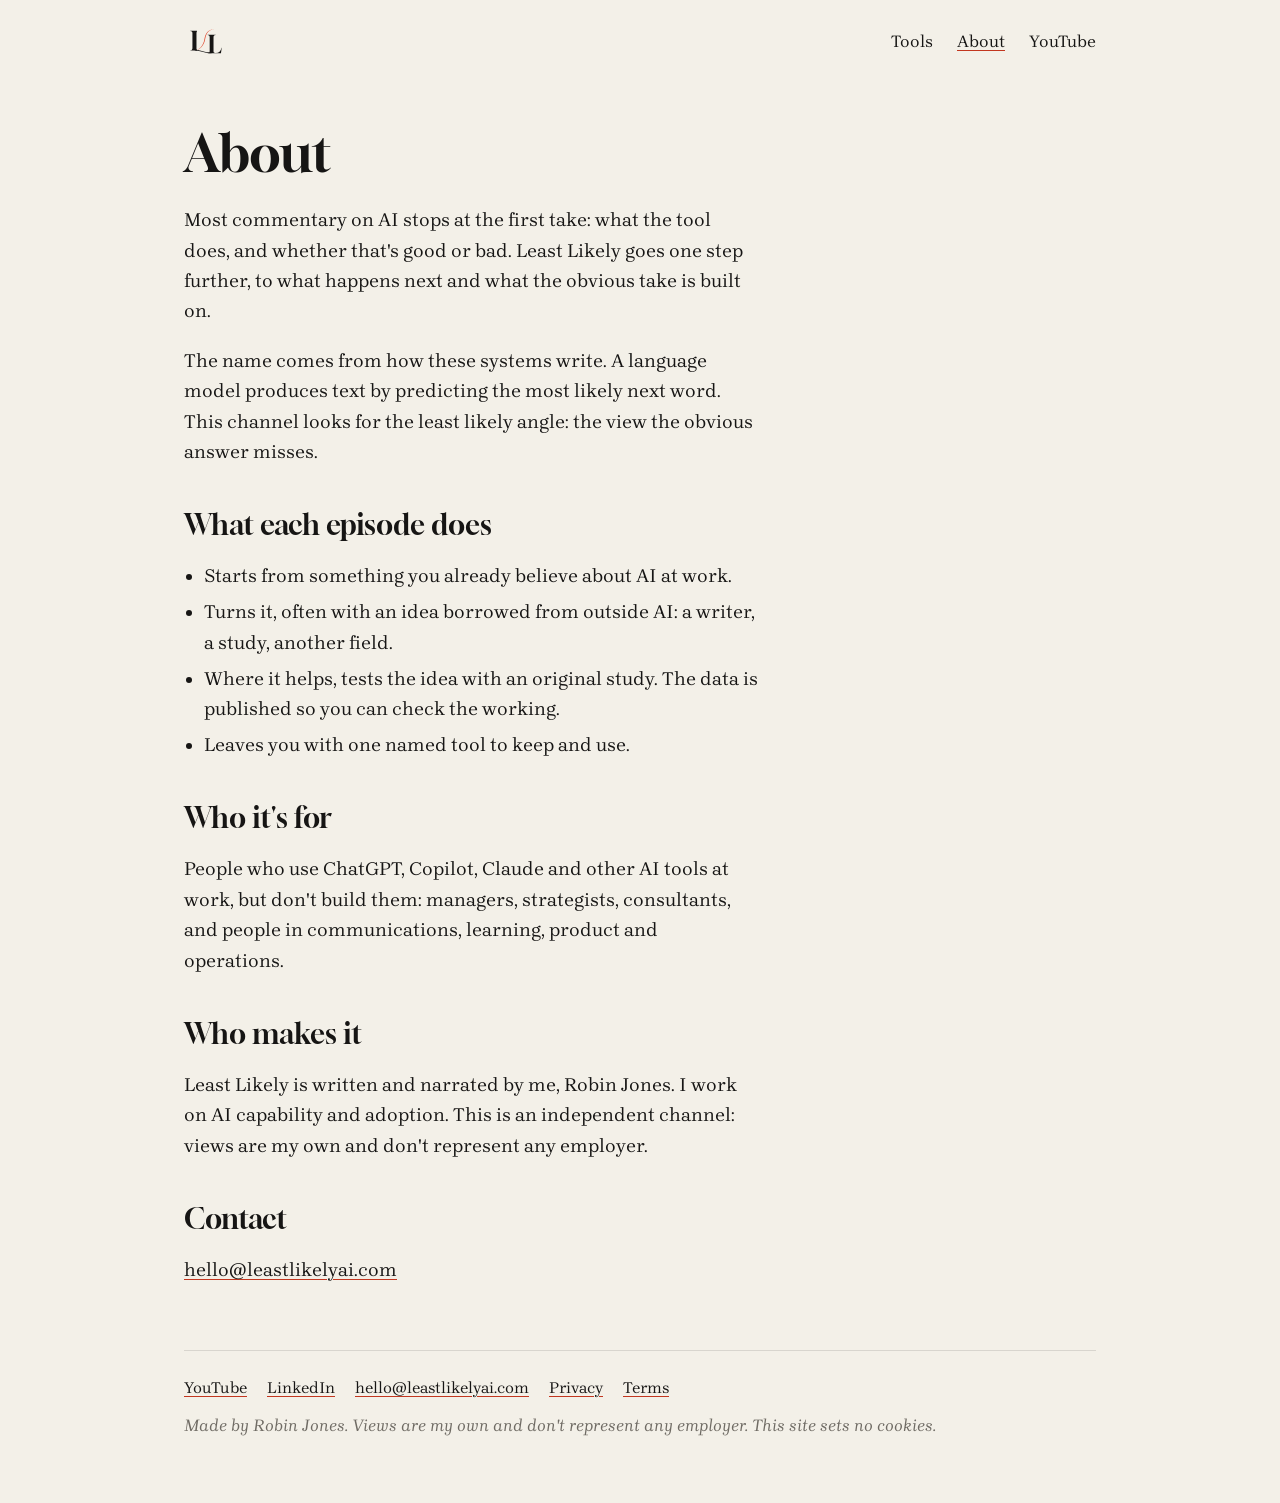
==== about/index.html @ 13ab7eea "Deploy 2026-11-01 20:02" ====
<!doctype html>
<html lang="en-GB">
<head>
<meta charset="utf-8">
<meta name="viewport" content="width=device-width, initial-scale=1">
<title>About | Least Likely</title>
<meta name="description" content="What Least Likely is, who it&#x27;s for and who makes it.">
<link rel="canonical" href="https://leastlikelyai.com/about/">
<meta property="og:type" content="website">
<meta property="og:site_name" content="Least Likely">
<meta property="og:title" content="About | Least Likely">
<meta property="og:description" content="What Least Likely is, who it&#x27;s for and who makes it.">
<meta property="og:url" content="https://leastlikelyai.com/about/">
<meta property="og:image" content="https://leastlikelyai.com/assets/social-card.png">
<meta property="og:image:width" content="1200">
<meta property="og:image:height" content="630">
<meta name="twitter:card" content="summary_large_image">
<meta name="theme-color" content="#F3F0E8">
<link rel="icon" href="/assets/favicon.svg" type="image/svg+xml">
<link rel="icon" href="/assets/favicon-32.png" sizes="32x32" type="image/png">
<link rel="apple-touch-icon" href="/assets/apple-touch-icon.png">
<link rel="preload" href="/assets/fonts/brygada.woff" as="font" type="font/woff" crossorigin>
<link rel="stylesheet" href="/assets/style.css?v=2395149f">
</head>
<body>
<div class="wrap">
<header class="site-head">
  <a class="mark" href="/" aria-label="Least Likely: home"><img src="/assets/monogram.svg" alt="" width="44" height="44"></a>
  <nav aria-label="Main">
    <a href="/tools/">Tools</a>
    <a href="/about/" aria-current="page">About</a>
    <a href="https://www.youtube.com/@LeastLikelyai">YouTube</a>
  </nav>
</header>
<main>
<div class="prose">
<h1>About</h1>
<p>Most commentary on AI stops at the first take: what the tool does, and whether that's good or bad. Least Likely goes one step further, to what happens next and what the obvious take is built on.</p>
<p>The name comes from how these systems write. A language model produces text by predicting the most likely next word. This channel looks for the least likely angle: the view the obvious answer misses.</p>

<h2>What each episode does</h2>
<ul>
  <li>Starts from something you already believe about AI at work.</li>
  <li>Turns it, often with an idea borrowed from outside AI: a writer, a study, another field.</li>
  <li>Where it helps, tests the idea with an original study. The data is published so you can check the working.</li>
  <li>Leaves you with one named tool to keep and use.</li>
</ul>

<h2>Who it's for</h2>
<p>People who use ChatGPT, Copilot, Claude and other AI tools at work, but don't build them: managers, strategists, consultants, and people in communications, learning, product and operations.</p>

<h2>Who makes it</h2>
<p>Least Likely is written and narrated by me, Robin Jones. I work on AI capability and adoption. This is an independent channel: views are my own and don't represent any employer.</p>

<h2>Contact</h2>
<p><a href="mailto:hello@leastlikelyai.com">hello@leastlikelyai.com</a></p>
</div>
</main>
<footer class="site-foot">
  <p class="links"><a href="https://www.youtube.com/@LeastLikelyai">YouTube</a> <a href="https://www.linkedin.com/in/robin-jones-3b584816">LinkedIn</a> <a href="mailto:hello@leastlikelyai.com">hello@leastlikelyai.com</a> <a href="/privacy/">Privacy</a> <a href="/terms/">Terms</a></p>
  <p class="caption">Made by Robin Jones. Views are my own and don&#x27;t represent any employer. This site sets no cookies.</p>
</footer>
</div>

</body>
</html>
---- assets/style.css ----
/* Least Likely website. Tokens from brand/style-guide v0.2.md:
   C1 ground, C2 page, C3 ink, C4 machine ink, C5 muted, C7 accent (deep, for small marks).
   T1 Brygada 1918 (human voice), T2 Gloock (key line, titles), T3 Martian Mono at 87.5% width (machine voice),
   T6 Brygada italic sentence-case captions. The accent is for 'notice this' only: link underlines and focus. */

@font-face { font-family: "Gloock"; src: url("fonts/gloock.woff") format("woff"); font-display: swap; }
@font-face { font-family: "Brygada 1918"; src: url("fonts/brygada.woff") format("woff"); font-weight: 400 700; font-display: swap; }
@font-face { font-family: "Brygada 1918"; src: url("fonts/brygada-italic.woff") format("woff"); font-style: italic; font-weight: 400 700; font-display: swap; }
@font-face { font-family: "Martian Mono"; src: url("fonts/martian-mono.woff") format("woff"); font-weight: 100 800; font-stretch: 75% 112.5%; font-display: swap; }

:root {
  --ground: #F3F0E8;
  --page: #FFFEFB;
  --ink: #161514;
  --machine: #3A3936;
  --muted: #6F6B64;
  --accent-deep: #C2361F;
  --rule: rgba(22, 21, 20, 0.12);
  --serif: "Brygada 1918", Georgia, serif;
  --display: "Gloock", Georgia, serif;
  --mono: "Martian Mono", ui-monospace, monospace;
  --measure: 36rem;
}

* { box-sizing: border-box; }
html { background: var(--ground); color: var(--ink); -webkit-text-size-adjust: 100%; }
body { margin: 0; font: 400 1.1875rem/1.6 var(--serif); }
img { max-width: 100%; }

a { color: inherit; text-decoration-color: var(--accent-deep); text-decoration-thickness: 1px; text-underline-offset: 0.18em; }
a:hover { text-decoration-thickness: 2px; }
:focus-visible { outline: 2px solid var(--accent-deep); outline-offset: 3px; }

.wrap { max-width: 60rem; margin: 0 auto; padding: 0 1.5rem; }

/* Header and footer */
.site-head { display: flex; align-items: center; justify-content: space-between; padding: 1.25rem 0; }
.site-head .mark img { display: block; width: 44px; height: 44px; }
.site-head nav { display: flex; gap: 1.5rem; font-size: 1.0625rem; }
.site-head nav a { text-decoration: none; }
.site-head nav a:hover, .site-head nav a[aria-current="page"] { text-decoration: underline; text-decoration-color: var(--accent-deep); }

.site-foot { border-top: 1px solid var(--rule); margin-top: 4rem; padding: 1.5rem 0 3rem; font-size: 1rem; }
.site-foot .links { display: flex; flex-wrap: wrap; gap: 0.5rem 1.25rem; margin: 0 0 0.75rem; }

main { padding: 1rem 0 0; }

/* Type roles */
h1, h2, h3 { font-family: var(--display); font-weight: 400; }
h2 { font-size: 1.75rem; line-height: 1.25; margin: 2.5rem 0 0.75rem; }
.keyline { font: 400 clamp(1.5rem, 3.4vw, 2.2rem)/1.25 var(--display); max-width: 24em; margin: 0 0 1.5rem; }
.lede { font-size: 1.3125rem; max-width: var(--measure); margin: 0 0 1rem; }
.caption { font-style: italic; color: var(--muted); font-size: 1.0625rem; margin: 0 0 1rem; }
.empty { font-style: italic; color: var(--muted); }

/* Home */
.hero { padding: 2.5rem 0 1rem; }
.hero h1 { margin: 0 0 2.25rem; }
.hero h1 img { display: block; width: min(30rem, 100%); height: auto; }

.actions { display: flex; flex-wrap: wrap; gap: 0.75rem; margin: 2rem 0 0; }
.btn { display: inline-block; padding: 0.7rem 1.25rem; border: 1.5px solid var(--ink); border-radius: 999px; font-size: 1.0625rem; line-height: 1.2; text-decoration: none; }
.btn:hover { background: var(--page); }
.btn.primary { background: var(--ink); color: var(--page); }
.btn.primary:hover { background: var(--machine); }

.section { border-top: 1px solid var(--rule); margin-top: 3.5rem; padding-top: 0.5rem; }

.episode-card { display: grid; gap: 1.25rem; }
@media (min-width: 44rem) { .episode-card { grid-template-columns: 1.2fr 1fr; align-items: center; } }
.episode-card h3 { font-size: 1.6rem; line-height: 1.2; margin: 0 0 0.5rem; }
.thumb { display: block; aspect-ratio: 16 / 9; overflow: hidden; border: 1px solid var(--rule); border-radius: 6px; background: var(--page); }
.thumb img { display: block; width: 100%; height: 100%; object-fit: cover; }

/* Prose pages (About, episodes) */
.prose { max-width: var(--measure); }
.prose h1 { font-size: clamp(2.25rem, 5vw, 3.25rem); line-height: 1.1; margin: 1.5rem 0 1.5rem; }
.prose ul, .prose ol { padding-left: 1.25rem; }
.prose li { margin: 0.35rem 0; }

/* Tool cards: the machine voice on a page */
.tool { margin: 2rem 0 2.5rem; }
.tool h2 { margin-top: 0; }
.card { background: var(--page); border: 1px solid var(--rule); border-radius: 6px; padding: 1.25rem 1.25rem 1rem; }
.card pre { margin: 0; white-space: pre-wrap; font: 400 0.9375rem/1.65 var(--mono); font-stretch: 87.5%; color: var(--machine); }
button.copy { margin-top: 0.9rem; padding: 0.4rem 0.95rem; border: 1.5px solid var(--ink); border-radius: 999px; background: var(--page); color: var(--ink); font: 400 0.9375rem/1.2 var(--serif); cursor: pointer; }
button.copy:hover { background: var(--ground); }

@media (max-width: 30rem) {
  body { font-size: 1.125rem; }
  .site-head nav { gap: 1rem; }
  .lede { font-size: 1.1875rem; }
}
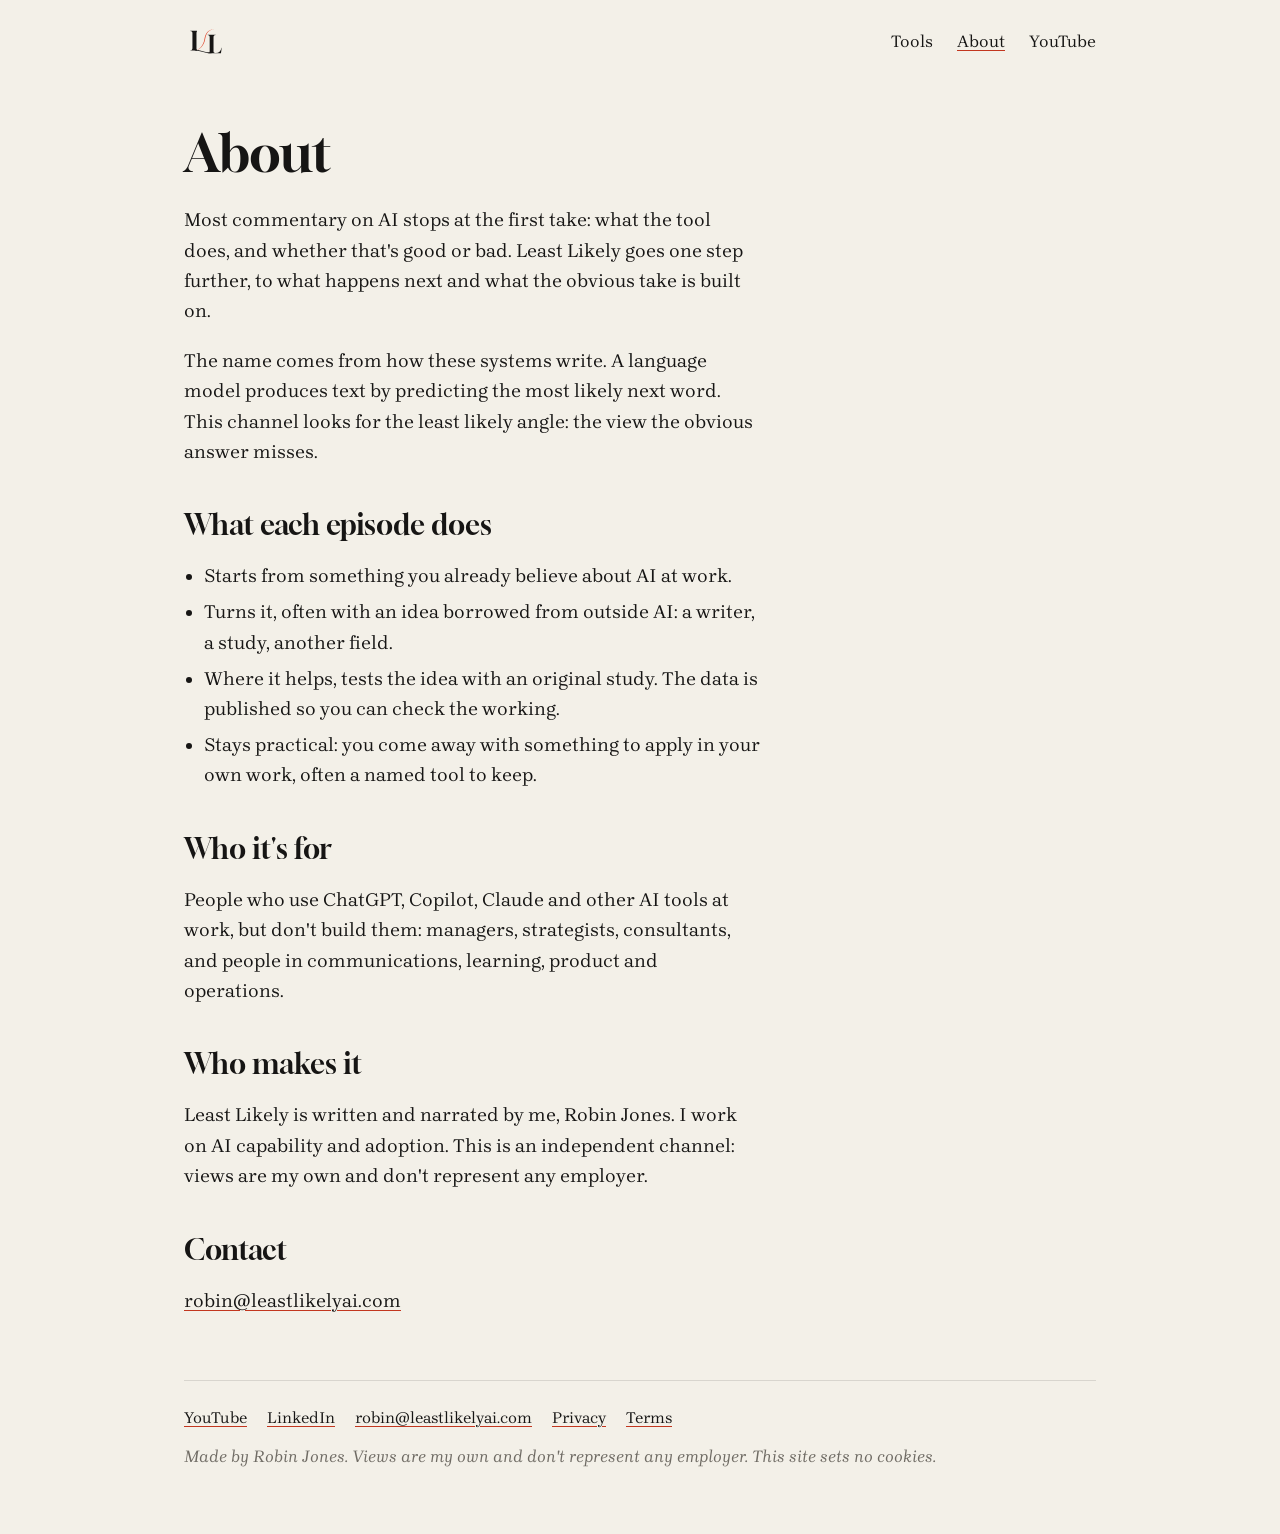
==== commit 21343b70: "Deploy 2026-11-03 09:28" ====
--- a/about/index.html
+++ b/about/index.html
@@ -20,7 +20,7 @@
 <link rel="icon" href="/assets/favicon-32.png" sizes="32x32" type="image/png">
 <link rel="apple-touch-icon" href="/assets/apple-touch-icon.png">
 <link rel="preload" href="/assets/fonts/brygada.woff" as="font" type="font/woff" crossorigin>
-<link rel="stylesheet" href="/assets/style.css?v=2395149f">
+<link rel="stylesheet" href="/assets/style.css?v=8d573629">
 </head>
 <body>
 <div class="wrap">
@@ -43,7 +43,7 @@
   <li>Starts from something you already believe about AI at work.</li>
   <li>Turns it, often with an idea borrowed from outside AI: a writer, a study, another field.</li>
   <li>Where it helps, tests the idea with an original study. The data is published so you can check the working.</li>
-  <li>Leaves you with one named tool to keep and use.</li>
+  <li>Stays practical: you come away with something to apply in your own work, often a named tool to keep.</li>
 </ul>
 
 <h2>Who it's for</h2>
@@ -53,11 +53,11 @@
 <p>Least Likely is written and narrated by me, Robin Jones. I work on AI capability and adoption. This is an independent channel: views are my own and don't represent any employer.</p>
 
 <h2>Contact</h2>
-<p><a href="mailto:hello@leastlikelyai.com">hello@leastlikelyai.com</a></p>
+<p><a href="mailto:robin@leastlikelyai.com">robin@leastlikelyai.com</a></p>
 </div>
 </main>
 <footer class="site-foot">
-  <p class="links"><a href="https://www.youtube.com/@LeastLikelyai">YouTube</a> <a href="https://www.linkedin.com/in/robin-jones-3b584816">LinkedIn</a> <a href="mailto:hello@leastlikelyai.com">hello@leastlikelyai.com</a> <a href="/privacy/">Privacy</a> <a href="/terms/">Terms</a></p>
+  <p class="links"><a href="https://www.youtube.com/@LeastLikelyai">YouTube</a> <a href="https://www.linkedin.com/in/robin-jones-3b584816">LinkedIn</a> <a href="mailto:robin@leastlikelyai.com">robin@leastlikelyai.com</a> <a href="/privacy/">Privacy</a> <a href="/terms/">Terms</a></p>
   <p class="caption">Made by Robin Jones. Views are my own and don&#x27;t represent any employer. This site sets no cookies.</p>
 </footer>
 </div>
--- a/assets/style.css
+++ b/assets/style.css
@@ -77,6 +77,7 @@
 .prose h1 { font-size: clamp(2.25rem, 5vw, 3.25rem); line-height: 1.1; margin: 1.5rem 0 1.5rem; }
 .prose ul, .prose ol { padding-left: 1.25rem; }
 .prose li { margin: 0.35rem 0; }
+.prose a, .prose li, .card pre { overflow-wrap: anywhere; }   /* long source URLs mustn't widen the page on phones */
 
 /* Tool cards: the machine voice on a page */
 .tool { margin: 2rem 0 2.5rem; }
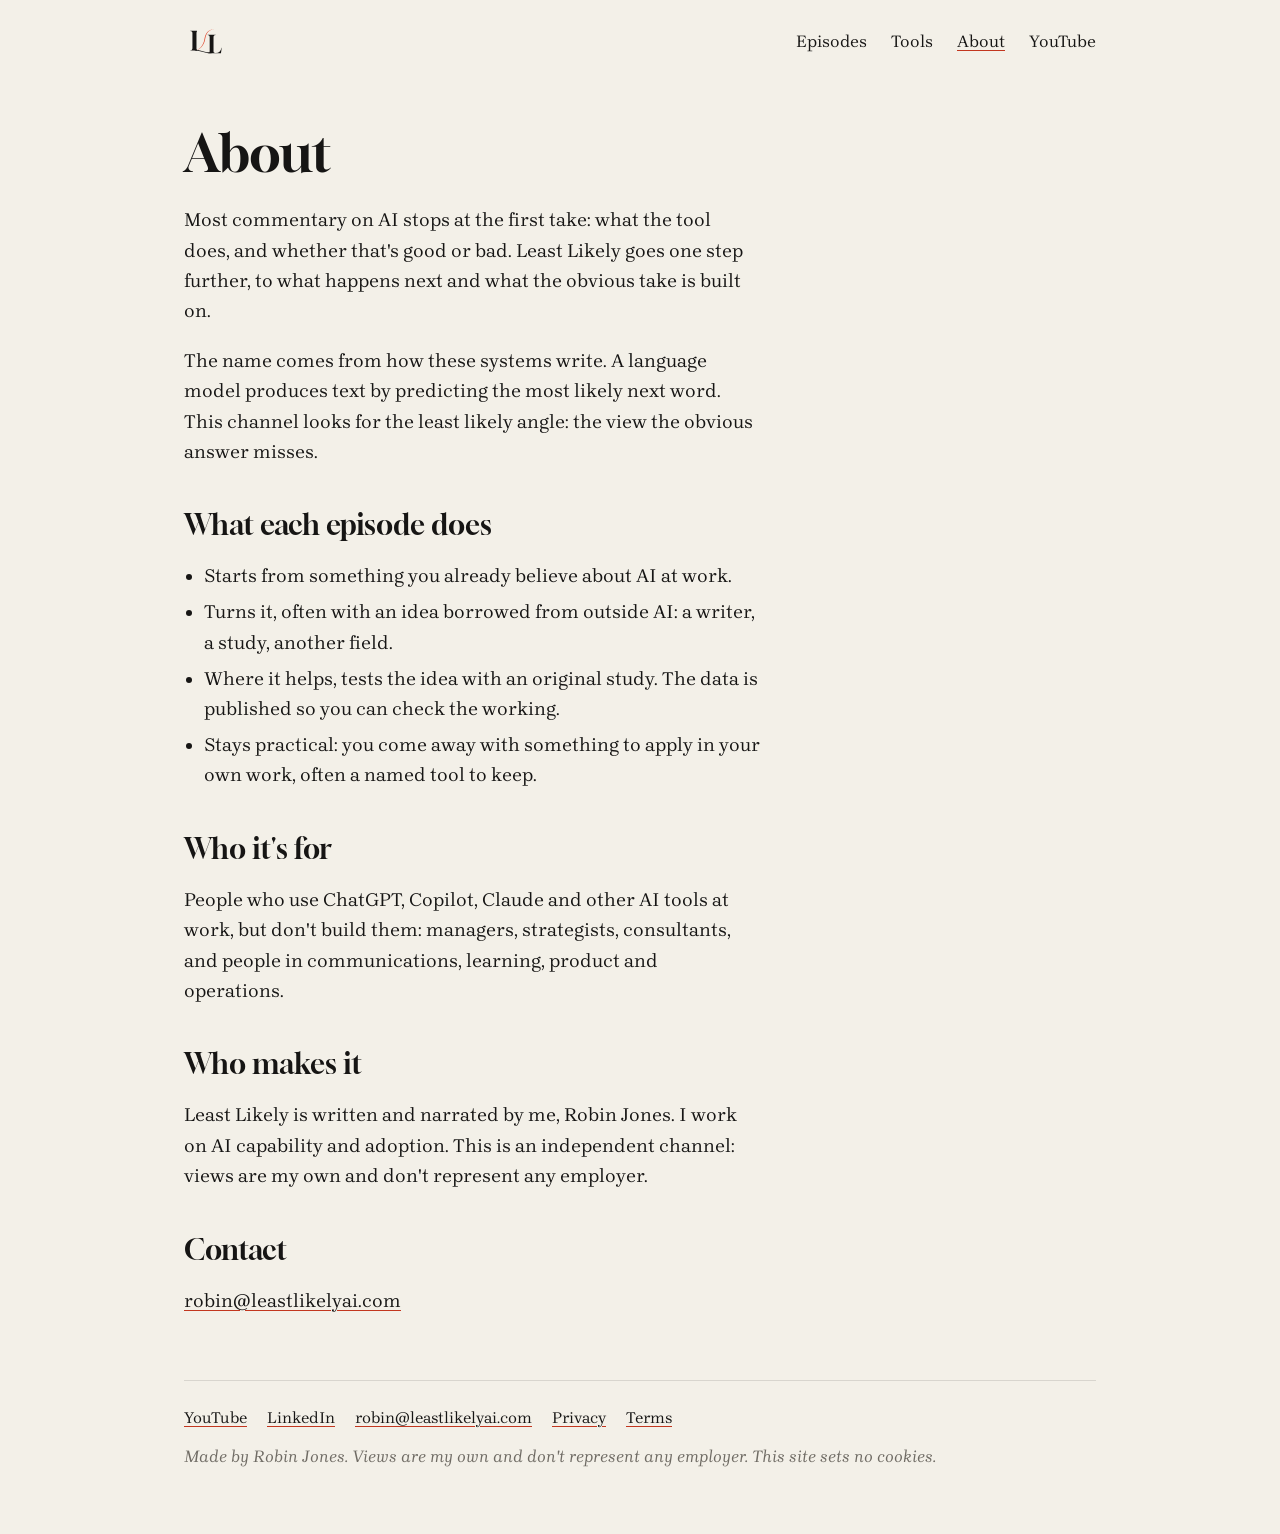
==== commit 7f1ce4c1: "Deploy 2026-11-26 08:50" ====
--- a/about/index.html
+++ b/about/index.html
@@ -20,13 +20,14 @@
 <link rel="icon" href="/assets/favicon-32.png" sizes="32x32" type="image/png">
 <link rel="apple-touch-icon" href="/assets/apple-touch-icon.png">
 <link rel="preload" href="/assets/fonts/brygada.woff" as="font" type="font/woff" crossorigin>
-<link rel="stylesheet" href="/assets/style.css?v=8d573629">
+<link rel="stylesheet" href="/assets/style.css?v=a138860f">
 </head>
 <body>
 <div class="wrap">
 <header class="site-head">
   <a class="mark" href="/" aria-label="Least Likely: home"><img src="/assets/monogram.svg" alt="" width="44" height="44"></a>
   <nav aria-label="Main">
+    <a href="/episodes/">Episodes</a>
     <a href="/tools/">Tools</a>
     <a href="/about/" aria-current="page">About</a>
     <a href="https://www.youtube.com/@LeastLikelyai">YouTube</a>
--- a/assets/style.css
+++ b/assets/style.css
@@ -72,6 +72,14 @@
 .thumb { display: block; aspect-ratio: 16 / 9; overflow: hidden; border: 1px solid var(--rule); border-radius: 6px; background: var(--page); }
 .thumb img { display: block; width: 100%; height: 100%; object-fit: cover; }
 
+/* Episodes index (v0.5) */
+.episodes h1 { font-size: clamp(2.25rem, 5vw, 3.25rem); line-height: 1.1; margin: 1.5rem 0 1rem; }
+.episodes .intro { max-width: var(--measure); }
+.episode-list { list-style: none; padding: 0; margin: 2rem 0 0; }
+.episode-list > li { border-top: 1px solid var(--rule); padding: 2rem 0; }
+.episode-list h2 { font-size: 1.6rem; line-height: 1.2; margin: 0 0 0.5rem; }
+.more { margin-top: 1.5rem; }
+
 /* Prose pages (About, episodes) */
 .prose { max-width: var(--measure); }
 .prose h1 { font-size: clamp(2.25rem, 5vw, 3.25rem); line-height: 1.1; margin: 1.5rem 0 1.5rem; }
